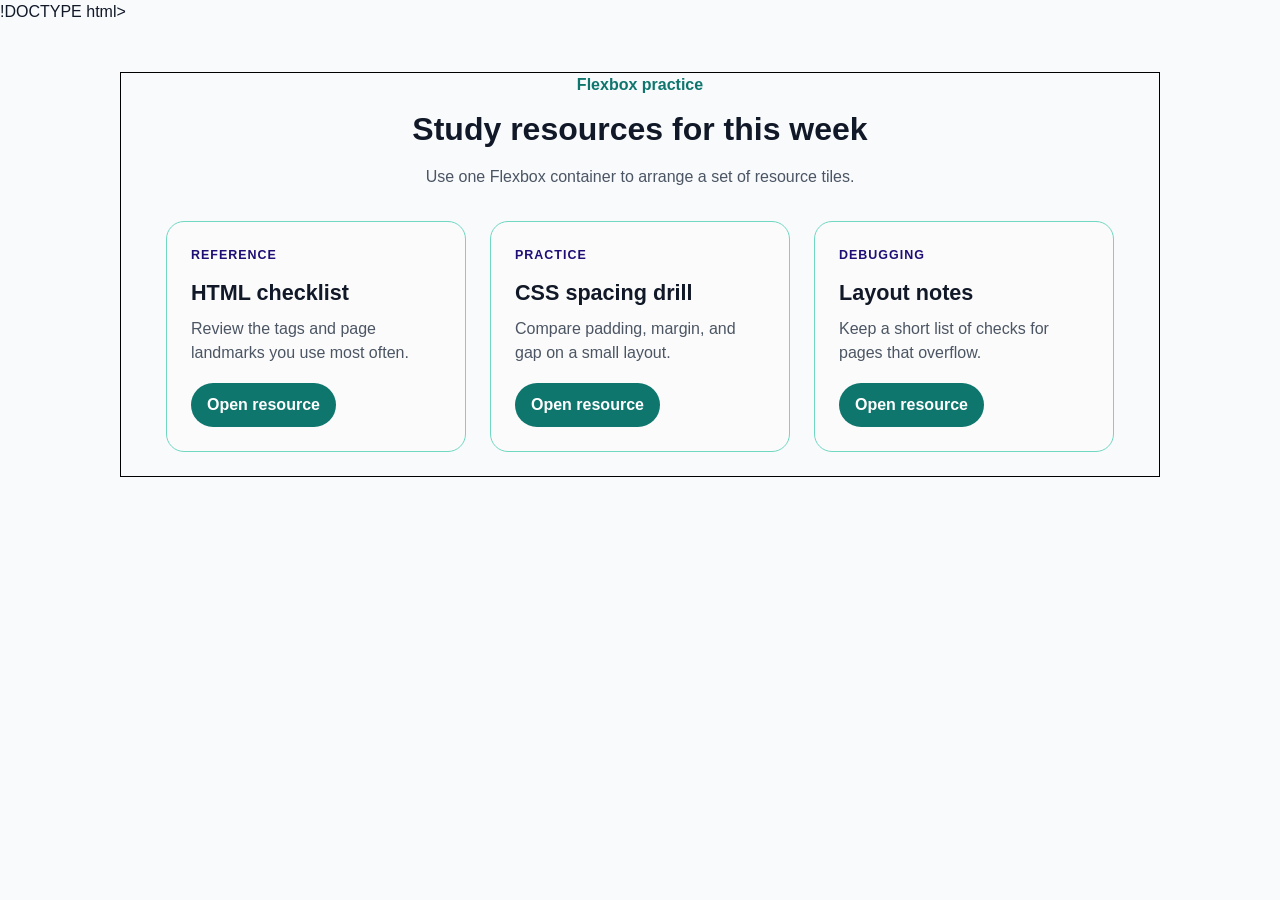
==== exercise 5/responsive-card-gallery/index.html @ aacd1f22 "execrcise 5 finish" ====
!DOCTYPE html>
<html lang="en">
  <head>
    <meta charset="UTF-8">
    <meta name="viewport" content="width=device-width, initial-scale=1.0">
    <title>Flexbox study resources</title>
    <link rel="stylesheet" href="style.css">
  </head>
  <body>
    <main class="page-shell">
      <header class="page-header">
        <p class="eyebrow">Flexbox practice</p>
        <h1>Study resources for this week</h1>
        <p>
          Use one Flexbox container to arrange a set of resource tiles.
        </p>
      </header>

      <section class="resource-row" aria-label="Study resources">
        <article class="resource-tile">
          <p class="resource-type">Reference</p>
          <h2>HTML checklist</h2>
          <p>Review the tags and page landmarks you use most often.</p>
          <a class="resource-link" href="#html-checklist">Open resource</a>
        </article>

        <article class="resource-tile">
          <p class="resource-type">Practice</p>
          <h2>CSS spacing drill</h2>
          <p>Compare padding, margin, and gap on a small layout.</p>
          <a class="resource-link" href="#spacing-drill">Open resource</a>
        </article>

        <article class="resource-tile">
          <p class="resource-type">Debugging</p>
          <h2>Layout notes</h2>
          <p>Keep a short list of checks for pages that overflow.</p>
          <a class="resource-link" href="#layout-notes">Open resource</a>
        </article>
      </section>
    </main>
  </body>
</html>
---- exercise 5/responsive-card-gallery/style.css ----
* {
  box-sizing: border-box;
}

body {
  margin: 0;
  font-family: Arial, sans-serif;
  background-color: #f8fafc;
  color: #111827;
  line-height: 1.5;
}

.page-shell {
  max-width: 1040px;
  margin: 48px auto;
  padding: 0 16px;
  border: 1px solid #000000;
}

.page-header {
  max-width: 640px;
  margin: 0 auto 32px;
  text-align: center;
}

.eyebrow {
  margin: 0 0 8px;
  color: #0f766e;
  font-weight: 700;
}

.page-header h1 {
  margin: 0 0 12px;
}

.page-header p:last-child {
  margin: 0;
  color: #4b5563;
}

.resource-row {
   margin-bottom: 24px;
}.resource-row {
  display: flex;
  flex-direction: row;
  gap: 24px;
}
.resource-row {
  display: flex;
  flex-direction: row;
  justify-content: center;
  align-items: stretch;
  gap: 24px;
}



resource-tile {
  width: 100%;
  max-width: 300px;
  margin-bottom: 24px;
  padding: 24px;
  border: 1px solid #2c403c;
  border-radius: 18px;
  background-color: white;
}

.resource-type {
  margin: 0 0 12px;
  color: #0f766e;
  font-size: 0.78rem;
  font-weight: 700;
  letter-spacing: 0.08em;
  text-transform: uppercase;
}

.resource-tile h2 {
  margin: 0 0 8px;
  font-size: 1.35rem;
}

.resource-tile p:not(.resource-type) {
  margin: 0 0 18px;
  color: #4b5563;
}

.resource-link {
  display: inline-block;
  padding: 10px 16px;
  border-radius: 999px;
  background-color: #0f766e;
  color: white;
  font-weight: 700;
  text-decoration: none;
}

.resource-link:hover,
.resource-link:focus {
  background-color: #115e59;
  outline: 3px solid #99f6e4;
  outline-offset: 2px;
}
.resource-row {
  display: flex;
  flex-direction: row;
}
.resource-row {
  display: flex;
  flex-direction: row;
  flex-wrap: wrap;
  justify-content: center;
  align-items: stretch;
  gap: 24px;
}
* {
  box-sizing: border-box;
}

body {
  margin: 0;
  font-family: Arial, sans-serif;
  background-color: #f8fafc;
  color: #111827;
  line-height: 1.5;
}

.page-shell {
  max-width: 1040px;
  margin: 48px auto;
  padding: 0 16px;
}

.page-header {
  max-width: 640px;
  margin: 0 auto 32px;
  text-align: center;
}

.eyebrow {
  margin: 0 0 8px;
  color: #0f766e;
  font-weight: 700;
}

.page-header h1 {
  margin: 0 0 12px;
}

.page-header p:last-child {
  margin: 0;
  color: #4b5563;
}

.resource-row {
  display: flex;
  flex-direction: row;
  flex-wrap: wrap;
  justify-content: center;
  align-items: stretch;
  gap: 24px;
}

.resource-tile {
  flex: 1 1 220px;
  max-width: 300px;
  padding: 24px;
  border: 1px solid #ccfbf1;
  border-radius: 18px;
  background-color: white;
}

.resource-type {
  margin: 0 0 12px;
  color: #1e0f76;
  font-size: 0.78rem;
  font-weight: 700;
  letter-spacing: 0.08em;
  text-transform: uppercase;
}

.resource-tile h2 {
  margin: 0 0 8px;
  font-size: 1.35rem;
}

.resource-tile p:not(.resource-type) {
  margin: 0 0 18px;
  color: #4b5563;
}

.resource-link {
  display: inline-block;
  padding: 10px 16px;
  border-radius: 999px;
  background-color: #0f766e;
  color: white;
  font-weight: 700;
  text-decoration: none;
}

.resource-link:hover,
.resource-link:focus {
  background-color: #000000;
  outline: 3px solid #33f1cb;
  outline-offset: 2px;
}
.resource-tile {
  flex: 1 1 260px;
  max-width: 300px;
  padding: 24px;
  border: 1px solid #70d7c1;
  border-radius: 18px;
  background-color: rgb(251, 251, 251);
}
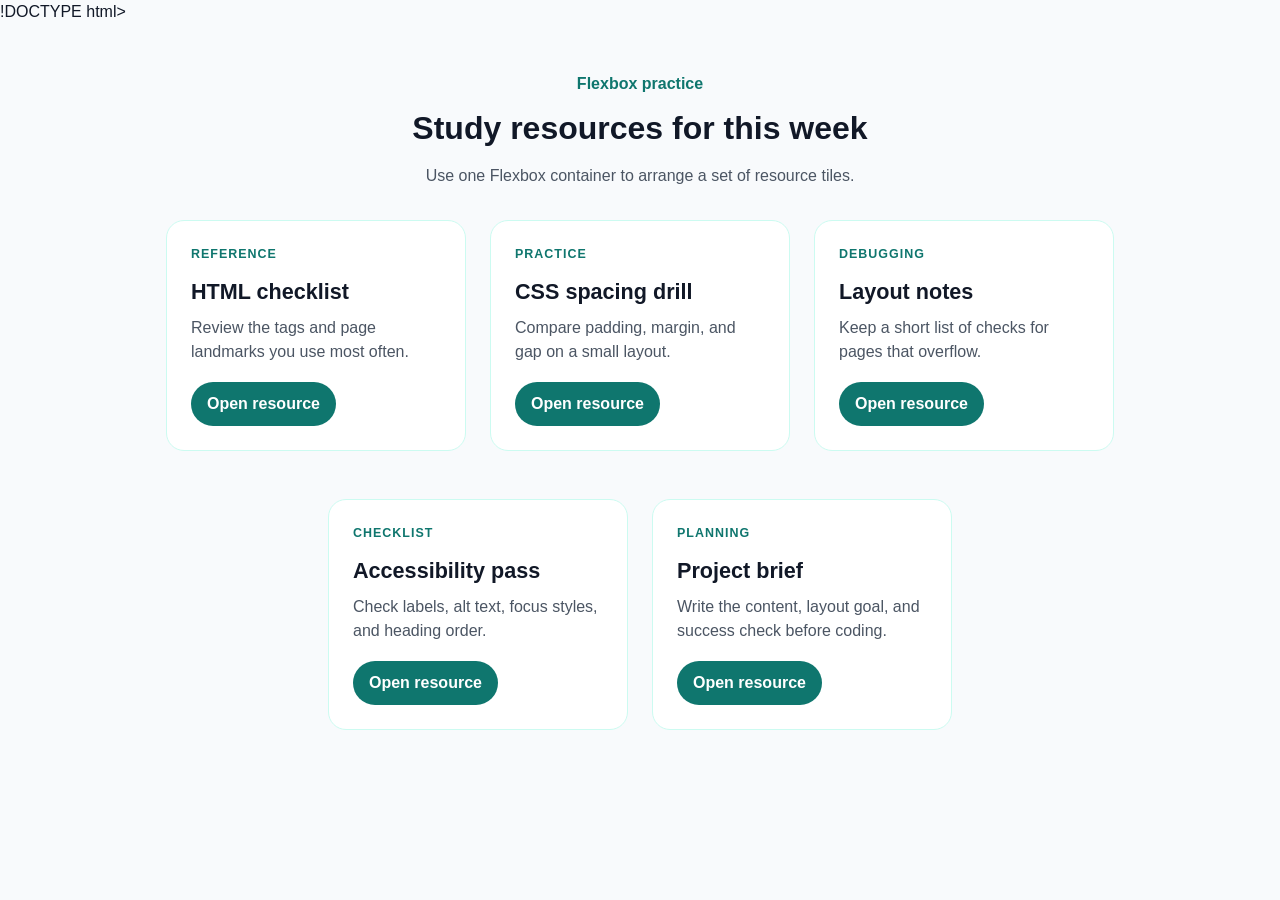
==== commit 5c473f25: "fixed the mistake" ====
--- a/exercise 5/responsive-card-gallery/index.html
+++ b/exercise 5/responsive-card-gallery/index.html
@@ -1,46 +1,61 @@
 !DOCTYPE html>
 <html lang="en">
-  <head>
-    <meta charset="UTF-8">
-    <meta name="viewport" content="width=device-width, initial-scale=1.0">
-    <title>Flexbox study resources</title>
-    <link rel="stylesheet" href="style.css">
-  </head>
-  <body>
-    <main class="page-shell">
-      <header class="page-header">
-        <p class="eyebrow">Flexbox practice</p>
-        <h1>Study resources for this week</h1>
-        <p>
-          Use one Flexbox container to arrange a set of resource tiles.
-        </p>
-      </header>
 
-      <section class="resource-row" aria-label="Study resources">
-        <article class="resource-tile">
-          <p class="resource-type">Reference</p>
-          <h2>HTML checklist</h2>
-          <p>Review the tags and page landmarks you use most often.</p>
-          <a class="resource-link" href="#html-checklist">Open resource</a>
-        </article>
+<head>
+  <meta charset="UTF-8">
+  <meta name="viewport" content="width=device-width, initial-scale=1.0">
+  <title>Flexbox study resources</title>
+  <link rel="stylesheet" href="style.css">
+</head>
 
-        <article class="resource-tile">
-          <p class="resource-type">Practice</p>
-          <h2>CSS spacing drill</h2>
-          <p>Compare padding, margin, and gap on a small layout.</p>
-          <a class="resource-link" href="#spacing-drill">Open resource</a>
-        </article>
+<body>
+  <main class="page-shell">
+    <header class="page-header">
+      <p class="eyebrow">Flexbox practice</p>
+      <h1>Study resources for this week</h1>
+      <p>
+        Use one Flexbox container to arrange a set of resource tiles.
+      </p>
+    </header>
 
-        <article class="resource-tile">
-          <p class="resource-type">Debugging</p>
-          <h2>Layout notes</h2>
-          <p>Keep a short list of checks for pages that overflow.</p>
-          <a class="resource-link" href="#layout-notes">Open resource</a>
-        </article>
-      </section>
-    </main>
-  </body>
-</html>
+    <section class="resource-row" aria-label="Study resources">
+      <article class="resource-tile">
+        <p class="resource-type">Reference</p>
+        <h2>HTML checklist</h2>
+        <p>Review the tags and page landmarks you use most often.</p>
+        <a class="resource-link" href="#html-checklist">Open resource</a>
+      </article>
 
+      <article class="resource-tile">
+        <p class="resource-type">Practice</p>
+        <h2>CSS spacing drill</h2>
+        <p>Compare padding, margin, and gap on a small layout.</p>
+        <a class="resource-link" href="#spacing-drill">Open resource</a>
+      </article>
 
+      <article class="resource-tile">
+        <p class="resource-type">Debugging</p>
+        <h2>Layout notes</h2>
+        <p>Keep a short list of checks for pages that overflow.</p>
+        <a class="resource-link" href="#layout-notes">Open resource</a>
+      </article>
 
+      <article class="resource-tile">
+        <p class="resource-type">Checklist</p>
+        <h2>Accessibility pass</h2>
+        <p>Check labels, alt text, focus styles, and heading order.</p>
+        <a class="resource-link" href="#accessibility-pass">Open resource</a>
+      </article>
+
+      <article class="resource-tile">
+        <p class="resource-type">Planning</p>
+        <h2>Project brief</h2>
+        <p>Write the content, layout goal, and success check before coding.</p>
+        <a class="resource-link" href="#project-brief">Open resource</a>
+      </article>
+
+    </section>
+  </main>
+</body>
+
+</html>
--- a/exercise 5/responsive-card-gallery/style.css
+++ b/exercise 5/responsive-card-gallery/style.css
@@ -14,7 +14,6 @@
   max-width: 1040px;
   margin: 48px auto;
   padding: 0 16px;
-  border: 1px solid #000000;
 }
 
 .page-header {
@@ -39,28 +38,15 @@
 }
 
 .resource-row {
-   margin-bottom: 24px;
-}.resource-row {
-  display: flex;
-  flex-direction: row;
-  gap: 24px;
-}
-.resource-row {
-  display: flex;
-  flex-direction: row;
-  justify-content: center;
-  align-items: stretch;
-  gap: 24px;
-}
-
-
-
-resource-tile {
+  margin-top: 32px;
+}
+
+.resource-tile {
   width: 100%;
   max-width: 300px;
   margin-bottom: 24px;
   padding: 24px;
-  border: 1px solid #2c403c;
+  border: 1px solid #ccfbf1;
   border-radius: 18px;
   background-color: white;
 }
@@ -104,6 +90,53 @@
   display: flex;
   flex-direction: row;
 }
+.resource-tile {
+  margin-bottom: 24px;
+}
+.resource-row {
+  display: flex;
+  flex-direction: row;
+  gap: 24px;
+}
+* {
+  box-sizing: border-box;
+}
+
+body {
+  margin: 0;
+  font-family: Arial, sans-serif;
+  background-color: #f8fafc;
+  color: #111827;
+  line-height: 1.5;
+}
+
+.page-shell {
+  max-width: 1040px;
+  margin: 48px auto;
+  padding: 0 16px;
+}
+
+.page-header {
+  max-width: 640px;
+  margin: 0 auto 32px;
+  text-align: center;
+}
+
+.eyebrow {
+  margin: 0 0 8px;
+  color: #0f766e;
+  font-weight: 700;
+}
+
+.page-header h1 {
+  margin: 0 0 12px;
+}
+
+.page-header p:last-child {
+  margin: 0;
+  color: #4b5563;
+}
+
 .resource-row {
   display: flex;
   flex-direction: row;
@@ -112,53 +145,6 @@
   align-items: stretch;
   gap: 24px;
 }
-* {
-  box-sizing: border-box;
-}
-
-body {
-  margin: 0;
-  font-family: Arial, sans-serif;
-  background-color: #f8fafc;
-  color: #111827;
-  line-height: 1.5;
-}
-
-.page-shell {
-  max-width: 1040px;
-  margin: 48px auto;
-  padding: 0 16px;
-}
-
-.page-header {
-  max-width: 640px;
-  margin: 0 auto 32px;
-  text-align: center;
-}
-
-.eyebrow {
-  margin: 0 0 8px;
-  color: #0f766e;
-  font-weight: 700;
-}
-
-.page-header h1 {
-  margin: 0 0 12px;
-}
-
-.page-header p:last-child {
-  margin: 0;
-  color: #4b5563;
-}
-
-.resource-row {
-  display: flex;
-  flex-direction: row;
-  flex-wrap: wrap;
-  justify-content: center;
-  align-items: stretch;
-  gap: 24px;
-}
 
 .resource-tile {
   flex: 1 1 220px;
@@ -171,7 +157,7 @@
 
 .resource-type {
   margin: 0 0 12px;
-  color: #1e0f76;
+  color: #0f766e;
   font-size: 0.78rem;
   font-weight: 700;
   letter-spacing: 0.08em;
@@ -200,16 +186,28 @@
 
 .resource-link:hover,
 .resource-link:focus {
-  background-color: #000000;
-  outline: 3px solid #33f1cb;
+  background-color: #115e59;
+  outline: 3px solid #99f6e4;
   outline-offset: 2px;
 }
 .resource-tile {
   flex: 1 1 260px;
   max-width: 300px;
   padding: 24px;
-  border: 1px solid #70d7c1;
+  border: 1px solid #ccfbf1;
   border-radius: 18px;
-  background-color: rgb(251, 251, 251);
-}
-
+  background-color: white;
+}
+.card-container {
+    display: flex;
+    flex-wrap: wrap;
+    justify-content: center;
+    gap: 20px;
+}
+
+.card {
+    flex: 1 1 250px;
+    padding: 25px;
+    border-radius: 15px;
+    background-color: white;
+}
